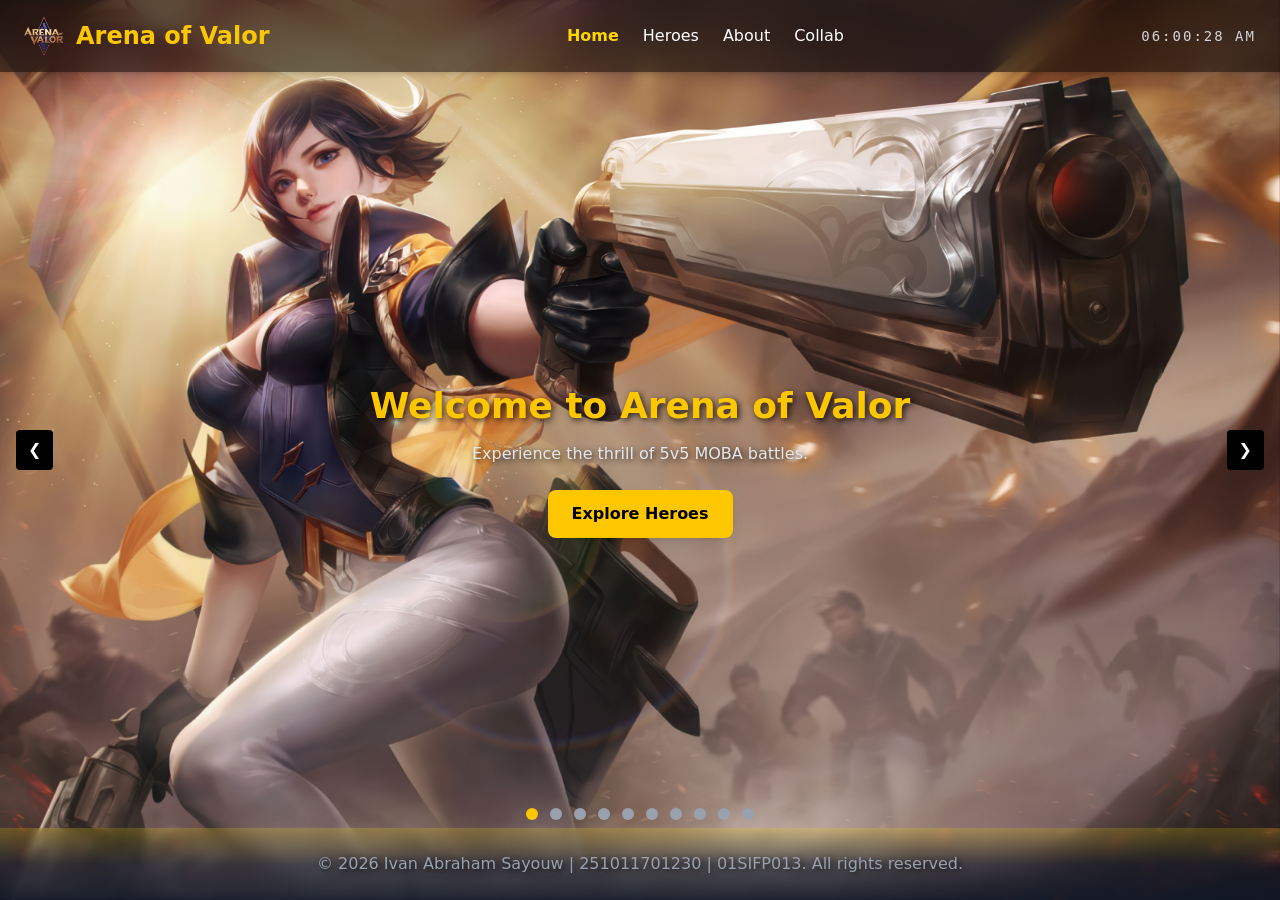
==== index.html @ 9bf327f3 "First TIme" ====
<!DOCTYPE html>
<html lang="en">

<head>
  <meta charset="UTF-8" />
  <meta name="viewport" content="width=device-width, initial-scale=1.0" />
  <title>Arena of Valor - Home</title>
  <link href="css/output.css" rel="stylesheet" />
  <link href="css/style.css" rel="stylesheet" />
</head>

<body class="bg-gray-900 text-white relative overflow-hidden min-h-screen flex flex-col">
  <audio id="bgmPlayer" autoplay></audio>
  <div id="slider" class="fixed inset-0 -z-10">
    <div class="slide absolute inset-0 bg-cover bg-center opacity-0 transition duration-1000"
      style="background-image: url('assets/images/Violet/violet.jpg');"></div>
    <div class="slide absolute inset-0 bg-cover bg-center opacity-0 transition duration-1000"
      style="background-image: url('assets/images/Illumia/illumia.jpg');"></div>
    <div class="slide absolute inset-0 bg-cover bg-center opacity-0 transition duration-1000"
      style="background-image: url('assets/images/Liliana/liliana.jpg');"></div>
    <div class="slide absolute inset-0 bg-cover bg-center opacity-0 transition duration-1000"
      style="background-image: url('assets/images/Grakk/grakk.jpg');"></div>
    <div class="slide absolute inset-0 bg-cover bg-center opacity-0 transition duration-1000"
      style="background-image: url('assets/images/Rouie/rouie.jpg');"></div>
    <div class="slide absolute inset-0 bg-cover bg-center opacity-0 transition duration-1000"
      style="background-image: url('assets/images/Lauriel/lauriel.jpg');"></div>
    <div class="slide absolute inset-0 bg-cover bg-center opacity-0 transition duration-1000"
      style="background-image: url('assets/images/Payna/payna.jpg');"></div>
    <div class="slide absolute inset-0 bg-cover bg-center opacity-0 transition duration-1000"
      style="background-image: url('assets/images/Airi/airi.jpg');"></div>
    <div class="slide absolute inset-0 bg-cover bg-center opacity-0 transition duration-1000"
      style="background-image: url('assets/images/Laville/laville.jpg');"></div>
    <div class="slide absolute inset-0 bg-cover bg-center opacity-0 transition duration-1000"
      style="background-image: url('assets/images/Errol/errol.jpg');"></div>
  </div>
  <nav class="fixed top-0 w-full bg-black/50 backdrop-blur-md text-white z-50 shadow-md">
    <div class="flex justify-between items-center px-6 py-4">
      <div class="flex items-center gap-3">
        <img src="assets/images/logoaov1.png" alt="AOV Logo" class="h-10 w-10 object-contain" />
        <h1 class="text-2xl font-bold text-yellow-400">Arena of Valor</h1>
      </div>
      <ul class="flex gap-6">
        <li><a href="index.html" class="hover:text-yellow-400 active">Home</a></li>
        <li><a href="heroes.html" class="hover:text-yellow-400">Heroes</a></li>
        <li><a href="about.html" class="hover:text-yellow-400">About</a></li>
        <li><a href="collab.html" class="hover:text-yellow-400">Collab</a></li>
      </ul>
      <div id="clock" class="text-sm text-gray-300"></div>
    </div>
  </nav>
  <main class="flex-grow flex items-center justify-center pt-24">
    <section class="text-center">
      <h2 class="text-4xl font-bold text-yellow-400">Welcome to Arena of Valor</h2>
      <p class="mt-4 text-gray-200">Experience the thrill of 5v5 MOBA battles.</p>
      <a href="heroes.html"
        class="inline-block mt-6 px-6 py-3 bg-yellow-400 text-black font-semibold rounded-lg shadow-lg hover:bg-yellow-500 transition transform hover:scale-105">
        Explore Heroes
      </a>
    </section>
  </main>
  <button id="prevBtn"
    class="absolute left-4 top-1/2 transform -translate-y-1/2 bg-black bg-opacity-50 text-white px-3 py-2 rounded hover:bg-opacity-70 z-20">
    ❮
  </button>
  <button id="nextBtn"
    class="absolute right-4 top-1/2 transform -translate-y-1/2 bg-black bg-opacity-50 text-white px-3 py-2 rounded hover:bg-opacity-70 z-20">
    ❯
  </button>
  <div class="absolute bottom-20 w-full flex justify-center gap-3 z-20">
    <span class="dot w-3 h-3 bg-gray-400 rounded-full cursor-pointer"></span>
    <span class="dot w-3 h-3 bg-gray-400 rounded-full cursor-pointer"></span>
    <span class="dot w-3 h-3 bg-gray-400 rounded-full cursor-pointer"></span>
    <span class="dot w-3 h-3 bg-gray-400 rounded-full cursor-pointer"></span>
    <span class="dot w-3 h-3 bg-gray-400 rounded-full cursor-pointer"></span>
    <span class="dot w-3 h-3 bg-gray-400 rounded-full cursor-pointer"></span>
    <span class="dot w-3 h-3 bg-gray-400 rounded-full cursor-pointer"></span>
    <span class="dot w-3 h-3 bg-gray-400 rounded-full cursor-pointer"></span>
    <span class="dot w-3 h-3 bg-gray-400 rounded-full cursor-pointer"></span>
    <span class="dot w-3 h-3 bg-gray-400 rounded-full cursor-pointer"></span>
  </div>
  <footer class="text-center text-gray-400 py-6"
    style="background: linear-gradient(to top, rgba(17,24,39,0.9), rgba(17,24,39,0.6), rgba(255,215,0,0.2)); backdrop-filter: blur(4px);">
    <p>&copy; 2026 Ivan Abraham Sayouw | 251011701230 | 01SIFP013. All rights reserved.</p>
  </footer>
  <script src="js/main.js"></script>
</body>

</html>
---- css/output.css ----
/*! tailwindcss v4.1.18 | MIT License | https://tailwindcss.com */
@layer properties;
@layer theme, base, components, utilities;
@layer theme {
  :root, :host {
    --font-sans: ui-sans-serif, system-ui, sans-serif, "Apple Color Emoji",
      "Segoe UI Emoji", "Segoe UI Symbol", "Noto Color Emoji";
    --font-mono: ui-monospace, SFMono-Regular, Menlo, Monaco, Consolas, "Liberation Mono",
      "Courier New", monospace;
    --color-yellow-300: oklch(90.5% 0.182 98.111);
    --color-yellow-400: oklch(85.2% 0.199 91.936);
    --color-yellow-500: oklch(79.5% 0.184 86.047);
    --color-green-400: oklch(79.2% 0.209 151.711);
    --color-gray-200: oklch(92.8% 0.006 264.531);
    --color-gray-300: oklch(87.2% 0.01 258.338);
    --color-gray-400: oklch(70.7% 0.022 261.325);
    --color-gray-600: oklch(44.6% 0.03 256.802);
    --color-gray-700: oklch(37.3% 0.034 259.733);
    --color-gray-800: oklch(27.8% 0.033 256.848);
    --color-gray-900: oklch(21% 0.034 264.665);
    --color-black: #000;
    --color-white: #fff;
    --spacing: 0.25rem;
    --container-md: 28rem;
    --container-lg: 32rem;
    --container-xl: 36rem;
    --container-2xl: 42rem;
    --container-7xl: 80rem;
    --text-sm: 0.875rem;
    --text-sm--line-height: calc(1.25 / 0.875);
    --text-lg: 1.125rem;
    --text-lg--line-height: calc(1.75 / 1.125);
    --text-xl: 1.25rem;
    --text-xl--line-height: calc(1.75 / 1.25);
    --text-2xl: 1.5rem;
    --text-2xl--line-height: calc(2 / 1.5);
    --text-4xl: 2.25rem;
    --text-4xl--line-height: calc(2.5 / 2.25);
    --text-5xl: 3rem;
    --text-5xl--line-height: 1;
    --text-6xl: 3.75rem;
    --text-6xl--line-height: 1;
    --font-weight-medium: 500;
    --font-weight-semibold: 600;
    --font-weight-bold: 700;
    --font-weight-extrabold: 800;
    --radius-md: 0.375rem;
    --radius-lg: 0.5rem;
    --radius-xl: 0.75rem;
    --radius-2xl: 1rem;
    --drop-shadow-lg: 0 4px 4px rgb(0 0 0 / 0.15);
    --ease-in: cubic-bezier(0.4, 0, 1, 1);
    --ease-out: cubic-bezier(0, 0, 0.2, 1);
    --blur-sm: 8px;
    --blur-md: 12px;
    --blur-lg: 16px;
    --default-transition-duration: 150ms;
    --default-transition-timing-function: cubic-bezier(0.4, 0, 0.2, 1);
    --default-font-family: var(--font-sans);
    --default-mono-font-family: var(--font-mono);
  }
}
@layer base {
  *, ::after, ::before, ::backdrop, ::file-selector-button {
    box-sizing: border-box;
    margin: 0;
    padding: 0;
    border: 0 solid;
  }
  html, :host {
    line-height: 1.5;
    -webkit-text-size-adjust: 100%;
    tab-size: 4;
    font-family: var(--default-font-family, ui-sans-serif, system-ui, sans-serif, "Apple Color Emoji", "Segoe UI Emoji", "Segoe UI Symbol", "Noto Color Emoji");
    font-feature-settings: var(--default-font-feature-settings, normal);
    font-variation-settings: var(--default-font-variation-settings, normal);
    -webkit-tap-highlight-color: transparent;
  }
  hr {
    height: 0;
    color: inherit;
    border-top-width: 1px;
  }
  abbr:where([title]) {
    -webkit-text-decoration: underline dotted;
    text-decoration: underline dotted;
  }
  h1, h2, h3, h4, h5, h6 {
    font-size: inherit;
    font-weight: inherit;
  }
  a {
    color: inherit;
    -webkit-text-decoration: inherit;
    text-decoration: inherit;
  }
  b, strong {
    font-weight: bolder;
  }
  code, kbd, samp, pre {
    font-family: var(--default-mono-font-family, ui-monospace, SFMono-Regular, Menlo, Monaco, Consolas, "Liberation Mono", "Courier New", monospace);
    font-feature-settings: var(--default-mono-font-feature-settings, normal);
    font-variation-settings: var(--default-mono-font-variation-settings, normal);
    font-size: 1em;
  }
  small {
    font-size: 80%;
  }
  sub, sup {
    font-size: 75%;
    line-height: 0;
    position: relative;
    vertical-align: baseline;
  }
  sub {
    bottom: -0.25em;
  }
  sup {
    top: -0.5em;
  }
  table {
    text-indent: 0;
    border-color: inherit;
    border-collapse: collapse;
  }
  :-moz-focusring {
    outline: auto;
  }
  progress {
    vertical-align: baseline;
  }
  summary {
    display: list-item;
  }
  ol, ul, menu {
    list-style: none;
  }
  img, svg, video, canvas, audio, iframe, embed, object {
    display: block;
    vertical-align: middle;
  }
  img, video {
    max-width: 100%;
    height: auto;
  }
  button, input, select, optgroup, textarea, ::file-selector-button {
    font: inherit;
    font-feature-settings: inherit;
    font-variation-settings: inherit;
    letter-spacing: inherit;
    color: inherit;
    border-radius: 0;
    background-color: transparent;
    opacity: 1;
  }
  :where(select:is([multiple], [size])) optgroup {
    font-weight: bolder;
  }
  :where(select:is([multiple], [size])) optgroup option {
    padding-inline-start: 20px;
  }
  ::file-selector-button {
    margin-inline-end: 4px;
  }
  ::placeholder {
    opacity: 1;
  }
  @supports (not (-webkit-appearance: -apple-pay-button))  or (contain-intrinsic-size: 1px) {
    ::placeholder {
      color: currentcolor;
      @supports (color: color-mix(in lab, red, red)) {
        color: color-mix(in oklab, currentcolor 50%, transparent);
      }
    }
  }
  textarea {
    resize: vertical;
  }
  ::-webkit-search-decoration {
    -webkit-appearance: none;
  }
  ::-webkit-date-and-time-value {
    min-height: 1lh;
    text-align: inherit;
  }
  ::-webkit-datetime-edit {
    display: inline-flex;
  }
  ::-webkit-datetime-edit-fields-wrapper {
    padding: 0;
  }
  ::-webkit-datetime-edit, ::-webkit-datetime-edit-year-field, ::-webkit-datetime-edit-month-field, ::-webkit-datetime-edit-day-field, ::-webkit-datetime-edit-hour-field, ::-webkit-datetime-edit-minute-field, ::-webkit-datetime-edit-second-field, ::-webkit-datetime-edit-millisecond-field, ::-webkit-datetime-edit-meridiem-field {
    padding-block: 0;
  }
  ::-webkit-calendar-picker-indicator {
    line-height: 1;
  }
  :-moz-ui-invalid {
    box-shadow: none;
  }
  button, input:where([type="button"], [type="reset"], [type="submit"]), ::file-selector-button {
    appearance: button;
  }
  ::-webkit-inner-spin-button, ::-webkit-outer-spin-button {
    height: auto;
  }
  [hidden]:where(:not([hidden="until-found"])) {
    display: none !important;
  }
}
@layer utilities {
  .visible {
    visibility: visible;
  }
  .absolute {
    position: absolute;
  }
  .fixed {
    position: fixed;
  }
  .relative {
    position: relative;
  }
  .inset-0 {
    inset: calc(var(--spacing) * 0);
  }
  .top-0 {
    top: calc(var(--spacing) * 0);
  }
  .top-1 {
    top: calc(var(--spacing) * 1);
  }
  .top-1\/2 {
    top: calc(1/2 * 100%);
  }
  .top-4 {
    top: calc(var(--spacing) * 4);
  }
  .right-4 {
    right: calc(var(--spacing) * 4);
  }
  .bottom-4 {
    bottom: calc(var(--spacing) * 4);
  }
  .bottom-6 {
    bottom: calc(var(--spacing) * 6);
  }
  .bottom-20 {
    bottom: calc(var(--spacing) * 20);
  }
  .left-4 {
    left: calc(var(--spacing) * 4);
  }
  .-z-10 {
    z-index: calc(10 * -1);
  }
  .z-0 {
    z-index: 0;
  }
  .z-10 {
    z-index: 10;
  }
  .z-20 {
    z-index: 20;
  }
  .z-50 {
    z-index: 50;
  }
  .container {
    width: 100%;
    @media (width >= 40rem) {
      max-width: 40rem;
    }
    @media (width >= 48rem) {
      max-width: 48rem;
    }
    @media (width >= 64rem) {
      max-width: 64rem;
    }
    @media (width >= 80rem) {
      max-width: 80rem;
    }
    @media (width >= 96rem) {
      max-width: 96rem;
    }
  }
  .mx-auto {
    margin-inline: auto;
  }
  .mt-2 {
    margin-top: calc(var(--spacing) * 2);
  }
  .mt-3 {
    margin-top: calc(var(--spacing) * 3);
  }
  .mt-4 {
    margin-top: calc(var(--spacing) * 4);
  }
  .mt-6 {
    margin-top: calc(var(--spacing) * 6);
  }
  .mt-8 {
    margin-top: calc(var(--spacing) * 8);
  }
  .mt-10 {
    margin-top: calc(var(--spacing) * 10);
  }
  .mt-20 {
    margin-top: calc(var(--spacing) * 20);
  }
  .mt-24 {
    margin-top: calc(var(--spacing) * 24);
  }
  .mb-2 {
    margin-bottom: calc(var(--spacing) * 2);
  }
  .mb-3 {
    margin-bottom: calc(var(--spacing) * 3);
  }
  .mb-4 {
    margin-bottom: calc(var(--spacing) * 4);
  }
  .mb-6 {
    margin-bottom: calc(var(--spacing) * 6);
  }
  .mb-8 {
    margin-bottom: calc(var(--spacing) * 8);
  }
  .mb-10 {
    margin-bottom: calc(var(--spacing) * 10);
  }
  .block {
    display: block;
  }
  .flex {
    display: flex;
  }
  .grid {
    display: grid;
  }
  .hidden {
    display: none;
  }
  .inline-block {
    display: inline-block;
  }
  .table {
    display: table;
  }
  .h-3 {
    height: calc(var(--spacing) * 3);
  }
  .h-10 {
    height: calc(var(--spacing) * 10);
  }
  .h-20 {
    height: calc(var(--spacing) * 20);
  }
  .h-40 {
    height: calc(var(--spacing) * 40);
  }
  .h-48 {
    height: calc(var(--spacing) * 48);
  }
  .h-64 {
    height: calc(var(--spacing) * 64);
  }
  .h-full {
    height: 100%;
  }
  .h-screen {
    height: 100vh;
  }
  .min-h-screen {
    min-height: 100vh;
  }
  .w-3 {
    width: calc(var(--spacing) * 3);
  }
  .w-10 {
    width: calc(var(--spacing) * 10);
  }
  .w-11 {
    width: calc(var(--spacing) * 11);
  }
  .w-11\/12 {
    width: calc(11/12 * 100%);
  }
  .w-20 {
    width: calc(var(--spacing) * 20);
  }
  .w-full {
    width: 100%;
  }
  .max-w-2xl {
    max-width: var(--container-2xl);
  }
  .max-w-7xl {
    max-width: var(--container-7xl);
  }
  .max-w-lg {
    max-width: var(--container-lg);
  }
  .max-w-md {
    max-width: var(--container-md);
  }
  .max-w-xl {
    max-width: var(--container-xl);
  }
  .flex-shrink {
    flex-shrink: 1;
  }
  .shrink {
    flex-shrink: 1;
  }
  .flex-grow {
    flex-grow: 1;
  }
  .border-collapse {
    border-collapse: collapse;
  }
  .-translate-y-1 {
    --tw-translate-y: calc(var(--spacing) * -1);
    translate: var(--tw-translate-x) var(--tw-translate-y);
  }
  .-translate-y-1\/2 {
    --tw-translate-y: calc(calc(1/2 * 100%) * -1);
    translate: var(--tw-translate-x) var(--tw-translate-y);
  }
  .transform {
    transform: var(--tw-rotate-x,) var(--tw-rotate-y,) var(--tw-rotate-z,) var(--tw-skew-x,) var(--tw-skew-y,);
  }
  .cursor-pointer {
    cursor: pointer;
  }
  .resize {
    resize: both;
  }
  .grid-cols-1 {
    grid-template-columns: repeat(1, minmax(0, 1fr));
  }
  .grid-cols-2 {
    grid-template-columns: repeat(2, minmax(0, 1fr));
  }
  .grid-cols-4 {
    grid-template-columns: repeat(4, minmax(0, 1fr));
  }
  .flex-col {
    flex-direction: column;
  }
  .items-center {
    align-items: center;
  }
  .justify-between {
    justify-content: space-between;
  }
  .justify-center {
    justify-content: center;
  }
  .gap-2 {
    gap: calc(var(--spacing) * 2);
  }
  .gap-3 {
    gap: calc(var(--spacing) * 3);
  }
  .gap-4 {
    gap: calc(var(--spacing) * 4);
  }
  .gap-6 {
    gap: calc(var(--spacing) * 6);
  }
  .gap-8 {
    gap: calc(var(--spacing) * 8);
  }
  .overflow-hidden {
    overflow: hidden;
  }
  .overflow-x-hidden {
    overflow-x: hidden;
  }
  .rounded {
    border-radius: 0.25rem;
  }
  .rounded-2xl {
    border-radius: var(--radius-2xl);
  }
  .rounded-full {
    border-radius: calc(infinity * 1px);
  }
  .rounded-lg {
    border-radius: var(--radius-lg);
  }
  .rounded-md {
    border-radius: var(--radius-md);
  }
  .rounded-xl {
    border-radius: var(--radius-xl);
  }
  .border {
    border-style: var(--tw-border-style);
    border-width: 1px;
  }
  .border-2 {
    border-style: var(--tw-border-style);
    border-width: 2px;
  }
  .border-transparent {
    border-color: transparent;
  }
  .border-white {
    border-color: var(--color-white);
  }
  .border-white\/20 {
    border-color: color-mix(in srgb, #fff 20%, transparent);
    @supports (color: color-mix(in lab, red, red)) {
      border-color: color-mix(in oklab, var(--color-white) 20%, transparent);
    }
  }
  .border-yellow-400 {
    border-color: var(--color-yellow-400);
  }
  .border-yellow-400\/30 {
    border-color: color-mix(in srgb, oklch(85.2% 0.199 91.936) 30%, transparent);
    @supports (color: color-mix(in lab, red, red)) {
      border-color: color-mix(in oklab, var(--color-yellow-400) 30%, transparent);
    }
  }
  .bg-black {
    background-color: var(--color-black);
  }
  .bg-black\/5 {
    background-color: color-mix(in srgb, #000 5%, transparent);
    @supports (color: color-mix(in lab, red, red)) {
      background-color: color-mix(in oklab, var(--color-black) 5%, transparent);
    }
  }
  .bg-black\/20 {
    background-color: color-mix(in srgb, #000 20%, transparent);
    @supports (color: color-mix(in lab, red, red)) {
      background-color: color-mix(in oklab, var(--color-black) 20%, transparent);
    }
  }
  .bg-black\/30 {
    background-color: color-mix(in srgb, #000 30%, transparent);
    @supports (color: color-mix(in lab, red, red)) {
      background-color: color-mix(in oklab, var(--color-black) 30%, transparent);
    }
  }
  .bg-black\/50 {
    background-color: color-mix(in srgb, #000 50%, transparent);
    @supports (color: color-mix(in lab, red, red)) {
      background-color: color-mix(in oklab, var(--color-black) 50%, transparent);
    }
  }
  .bg-black\/60 {
    background-color: color-mix(in srgb, #000 60%, transparent);
    @supports (color: color-mix(in lab, red, red)) {
      background-color: color-mix(in oklab, var(--color-black) 60%, transparent);
    }
  }
  .bg-black\/70 {
    background-color: color-mix(in srgb, #000 70%, transparent);
    @supports (color: color-mix(in lab, red, red)) {
      background-color: color-mix(in oklab, var(--color-black) 70%, transparent);
    }
  }
  .bg-black\/210 {
    background-color: color-mix(in srgb, #000 210%, transparent);
    @supports (color: color-mix(in lab, red, red)) {
      background-color: color-mix(in oklab, var(--color-black) 210%, transparent);
    }
  }
  .bg-gray-400 {
    background-color: var(--color-gray-400);
  }
  .bg-gray-700 {
    background-color: var(--color-gray-700);
  }
  .bg-gray-800 {
    background-color: var(--color-gray-800);
  }
  .bg-gray-900 {
    background-color: var(--color-gray-900);
  }
  .bg-gray-900\/80 {
    background-color: color-mix(in srgb, oklch(21% 0.034 264.665) 80%, transparent);
    @supports (color: color-mix(in lab, red, red)) {
      background-color: color-mix(in oklab, var(--color-gray-900) 80%, transparent);
    }
  }
  .bg-transparent {
    background-color: transparent;
  }
  .bg-white {
    background-color: var(--color-white);
  }
  .bg-white\/10 {
    background-color: color-mix(in srgb, #fff 10%, transparent);
    @supports (color: color-mix(in lab, red, red)) {
      background-color: color-mix(in oklab, var(--color-white) 10%, transparent);
    }
  }
  .bg-yellow-400 {
    background-color: var(--color-yellow-400);
  }
  .bg-linear-to-b {
    --tw-gradient-position: to bottom;
    @supports (background-image: linear-gradient(in lab, red, red)) {
      --tw-gradient-position: to bottom in oklab;
    }
    background-image: linear-gradient(var(--tw-gradient-stops));
  }
  .bg-gradient-to-b {
    --tw-gradient-position: to bottom in oklab;
    background-image: linear-gradient(var(--tw-gradient-stops));
  }
  .from-black {
    --tw-gradient-from: var(--color-black);
    --tw-gradient-stops: var(--tw-gradient-via-stops, var(--tw-gradient-position), var(--tw-gradient-from) var(--tw-gradient-from-position), var(--tw-gradient-to) var(--tw-gradient-to-position));
  }
  .from-black\/40 {
    --tw-gradient-from: color-mix(in srgb, #000 40%, transparent);
    @supports (color: color-mix(in lab, red, red)) {
      --tw-gradient-from: color-mix(in oklab, var(--color-black) 40%, transparent);
    }
    --tw-gradient-stops: var(--tw-gradient-via-stops, var(--tw-gradient-position), var(--tw-gradient-from) var(--tw-gradient-from-position), var(--tw-gradient-to) var(--tw-gradient-to-position));
  }
  .from-gray-900 {
    --tw-gradient-from: var(--color-gray-900);
    --tw-gradient-stops: var(--tw-gradient-via-stops, var(--tw-gradient-position), var(--tw-gradient-from) var(--tw-gradient-from-position), var(--tw-gradient-to) var(--tw-gradient-to-position));
  }
  .from-gray-900\/90 {
    --tw-gradient-from: color-mix(in srgb, oklch(21% 0.034 264.665) 90%, transparent);
    @supports (color: color-mix(in lab, red, red)) {
      --tw-gradient-from: color-mix(in oklab, var(--color-gray-900) 90%, transparent);
    }
    --tw-gradient-stops: var(--tw-gradient-via-stops, var(--tw-gradient-position), var(--tw-gradient-from) var(--tw-gradient-from-position), var(--tw-gradient-to) var(--tw-gradient-to-position));
  }
  .to-black {
    --tw-gradient-to: var(--color-black);
    --tw-gradient-stops: var(--tw-gradient-via-stops, var(--tw-gradient-position), var(--tw-gradient-from) var(--tw-gradient-from-position), var(--tw-gradient-to) var(--tw-gradient-to-position));
  }
  .to-black\/80 {
    --tw-gradient-to: color-mix(in srgb, #000 80%, transparent);
    @supports (color: color-mix(in lab, red, red)) {
      --tw-gradient-to: color-mix(in oklab, var(--color-black) 80%, transparent);
    }
    --tw-gradient-stops: var(--tw-gradient-via-stops, var(--tw-gradient-position), var(--tw-gradient-from) var(--tw-gradient-from-position), var(--tw-gradient-to) var(--tw-gradient-to-position));
  }
  .to-gray-800 {
    --tw-gradient-to: var(--color-gray-800);
    --tw-gradient-stops: var(--tw-gradient-via-stops, var(--tw-gradient-position), var(--tw-gradient-from) var(--tw-gradient-from-position), var(--tw-gradient-to) var(--tw-gradient-to-position));
  }
  .to-gray-800\/80 {
    --tw-gradient-to: color-mix(in srgb, oklch(27.8% 0.033 256.848) 80%, transparent);
    @supports (color: color-mix(in lab, red, red)) {
      --tw-gradient-to: color-mix(in oklab, var(--color-gray-800) 80%, transparent);
    }
    --tw-gradient-stops: var(--tw-gradient-via-stops, var(--tw-gradient-position), var(--tw-gradient-from) var(--tw-gradient-from-position), var(--tw-gradient-to) var(--tw-gradient-to-position));
  }
  .bg-cover {
    background-size: cover;
  }
  .bg-center {
    background-position: center;
  }
  .object-contain {
    object-fit: contain;
  }
  .object-cover {
    object-fit: cover;
  }
  .p-2 {
    padding: calc(var(--spacing) * 2);
  }
  .p-4 {
    padding: calc(var(--spacing) * 4);
  }
  .p-6 {
    padding: calc(var(--spacing) * 6);
  }
  .p-10 {
    padding: calc(var(--spacing) * 10);
  }
  .px-2 {
    padding-inline: calc(var(--spacing) * 2);
  }
  .px-3 {
    padding-inline: calc(var(--spacing) * 3);
  }
  .px-4 {
    padding-inline: calc(var(--spacing) * 4);
  }
  .px-6 {
    padding-inline: calc(var(--spacing) * 6);
  }
  .py-1 {
    padding-block: calc(var(--spacing) * 1);
  }
  .py-2 {
    padding-block: calc(var(--spacing) * 2);
  }
  .py-3 {
    padding-block: calc(var(--spacing) * 3);
  }
  .py-4 {
    padding-block: calc(var(--spacing) * 4);
  }
  .py-6 {
    padding-block: calc(var(--spacing) * 6);
  }
  .pt-18 {
    padding-top: calc(var(--spacing) * 18);
  }
  .pt-20 {
    padding-top: calc(var(--spacing) * 20);
  }
  .pt-24 {
    padding-top: calc(var(--spacing) * 24);
  }
  .text-center {
    text-align: center;
  }
  .text-left {
    text-align: left;
  }
  .font-sans {
    font-family: var(--font-sans);
  }
  .text-2xl {
    font-size: var(--text-2xl);
    line-height: var(--tw-leading, var(--text-2xl--line-height));
  }
  .text-4xl {
    font-size: var(--text-4xl);
    line-height: var(--tw-leading, var(--text-4xl--line-height));
  }
  .text-5xl {
    font-size: var(--text-5xl);
    line-height: var(--tw-leading, var(--text-5xl--line-height));
  }
  .text-lg {
    font-size: var(--text-lg);
    line-height: var(--tw-leading, var(--text-lg--line-height));
  }
  .text-sm {
    font-size: var(--text-sm);
    line-height: var(--tw-leading, var(--text-sm--line-height));
  }
  .text-xl {
    font-size: var(--text-xl);
    line-height: var(--tw-leading, var(--text-xl--line-height));
  }
  .font-bold {
    --tw-font-weight: var(--font-weight-bold);
    font-weight: var(--font-weight-bold);
  }
  .font-extrabold {
    --tw-font-weight: var(--font-weight-extrabold);
    font-weight: var(--font-weight-extrabold);
  }
  .font-medium {
    --tw-font-weight: var(--font-weight-medium);
    font-weight: var(--font-weight-medium);
  }
  .font-semibold {
    --tw-font-weight: var(--font-weight-semibold);
    font-weight: var(--font-weight-semibold);
  }
  .text-black {
    color: var(--color-black);
  }
  .text-gray-200 {
    color: var(--color-gray-200);
  }
  .text-gray-300 {
    color: var(--color-gray-300);
  }
  .text-gray-400 {
    color: var(--color-gray-400);
  }
  .text-green-400 {
    color: var(--color-green-400);
  }
  .text-white {
    color: var(--color-white);
  }
  .text-yellow-300 {
    color: var(--color-yellow-300);
  }
  .text-yellow-400 {
    color: var(--color-yellow-400);
  }
  .underline {
    text-decoration-line: underline;
  }
  .opacity-0 {
    opacity: 0%;
  }
  .shadow {
    --tw-shadow: 0 1px 3px 0 var(--tw-shadow-color, rgb(0 0 0 / 0.1)), 0 1px 2px -1px var(--tw-shadow-color, rgb(0 0 0 / 0.1));
    box-shadow: var(--tw-inset-shadow), var(--tw-inset-ring-shadow), var(--tw-ring-offset-shadow), var(--tw-ring-shadow), var(--tw-shadow);
  }
  .shadow-2xl {
    --tw-shadow: 0 25px 50px -12px var(--tw-shadow-color, rgb(0 0 0 / 0.25));
    box-shadow: var(--tw-inset-shadow), var(--tw-inset-ring-shadow), var(--tw-ring-offset-shadow), var(--tw-ring-shadow), var(--tw-shadow);
  }
  .shadow-lg {
    --tw-shadow: 0 10px 15px -3px var(--tw-shadow-color, rgb(0 0 0 / 0.1)), 0 4px 6px -4px var(--tw-shadow-color, rgb(0 0 0 / 0.1));
    box-shadow: var(--tw-inset-shadow), var(--tw-inset-ring-shadow), var(--tw-ring-offset-shadow), var(--tw-ring-shadow), var(--tw-shadow);
  }
  .shadow-md {
    --tw-shadow: 0 4px 6px -1px var(--tw-shadow-color, rgb(0 0 0 / 0.1)), 0 2px 4px -2px var(--tw-shadow-color, rgb(0 0 0 / 0.1));
    box-shadow: var(--tw-inset-shadow), var(--tw-inset-ring-shadow), var(--tw-ring-offset-shadow), var(--tw-ring-shadow), var(--tw-shadow);
  }
  .outline {
    outline-style: var(--tw-outline-style);
    outline-width: 1px;
  }
  .drop-shadow-lg {
    --tw-drop-shadow-size: drop-shadow(0 4px 4px var(--tw-drop-shadow-color, rgb(0 0 0 / 0.15)));
    --tw-drop-shadow: drop-shadow(var(--drop-shadow-lg));
    filter: var(--tw-blur,) var(--tw-brightness,) var(--tw-contrast,) var(--tw-grayscale,) var(--tw-hue-rotate,) var(--tw-invert,) var(--tw-saturate,) var(--tw-sepia,) var(--tw-drop-shadow,);
  }
  .invert {
    --tw-invert: invert(100%);
    filter: var(--tw-blur,) var(--tw-brightness,) var(--tw-contrast,) var(--tw-grayscale,) var(--tw-hue-rotate,) var(--tw-invert,) var(--tw-saturate,) var(--tw-sepia,) var(--tw-drop-shadow,);
  }
  .filter {
    filter: var(--tw-blur,) var(--tw-brightness,) var(--tw-contrast,) var(--tw-grayscale,) var(--tw-hue-rotate,) var(--tw-invert,) var(--tw-saturate,) var(--tw-sepia,) var(--tw-drop-shadow,);
  }
  .backdrop-blur-lg {
    --tw-backdrop-blur: blur(var(--blur-lg));
    -webkit-backdrop-filter: var(--tw-backdrop-blur,) var(--tw-backdrop-brightness,) var(--tw-backdrop-contrast,) var(--tw-backdrop-grayscale,) var(--tw-backdrop-hue-rotate,) var(--tw-backdrop-invert,) var(--tw-backdrop-opacity,) var(--tw-backdrop-saturate,) var(--tw-backdrop-sepia,);
    backdrop-filter: var(--tw-backdrop-blur,) var(--tw-backdrop-brightness,) var(--tw-backdrop-contrast,) var(--tw-backdrop-grayscale,) var(--tw-backdrop-hue-rotate,) var(--tw-backdrop-invert,) var(--tw-backdrop-opacity,) var(--tw-backdrop-saturate,) var(--tw-backdrop-sepia,);
  }
  .backdrop-blur-md {
    --tw-backdrop-blur: blur(var(--blur-md));
    -webkit-backdrop-filter: var(--tw-backdrop-blur,) var(--tw-backdrop-brightness,) var(--tw-backdrop-contrast,) var(--tw-backdrop-grayscale,) var(--tw-backdrop-hue-rotate,) var(--tw-backdrop-invert,) var(--tw-backdrop-opacity,) var(--tw-backdrop-saturate,) var(--tw-backdrop-sepia,);
    backdrop-filter: var(--tw-backdrop-blur,) var(--tw-backdrop-brightness,) var(--tw-backdrop-contrast,) var(--tw-backdrop-grayscale,) var(--tw-backdrop-hue-rotate,) var(--tw-backdrop-invert,) var(--tw-backdrop-opacity,) var(--tw-backdrop-saturate,) var(--tw-backdrop-sepia,);
  }
  .backdrop-blur-sm {
    --tw-backdrop-blur: blur(var(--blur-sm));
    -webkit-backdrop-filter: var(--tw-backdrop-blur,) var(--tw-backdrop-brightness,) var(--tw-backdrop-contrast,) var(--tw-backdrop-grayscale,) var(--tw-backdrop-hue-rotate,) var(--tw-backdrop-invert,) var(--tw-backdrop-opacity,) var(--tw-backdrop-saturate,) var(--tw-backdrop-sepia,);
    backdrop-filter: var(--tw-backdrop-blur,) var(--tw-backdrop-brightness,) var(--tw-backdrop-contrast,) var(--tw-backdrop-grayscale,) var(--tw-backdrop-hue-rotate,) var(--tw-backdrop-invert,) var(--tw-backdrop-opacity,) var(--tw-backdrop-saturate,) var(--tw-backdrop-sepia,);
  }
  .backdrop-filter {
    -webkit-backdrop-filter: var(--tw-backdrop-blur,) var(--tw-backdrop-brightness,) var(--tw-backdrop-contrast,) var(--tw-backdrop-grayscale,) var(--tw-backdrop-hue-rotate,) var(--tw-backdrop-invert,) var(--tw-backdrop-opacity,) var(--tw-backdrop-saturate,) var(--tw-backdrop-sepia,);
    backdrop-filter: var(--tw-backdrop-blur,) var(--tw-backdrop-brightness,) var(--tw-backdrop-contrast,) var(--tw-backdrop-grayscale,) var(--tw-backdrop-hue-rotate,) var(--tw-backdrop-invert,) var(--tw-backdrop-opacity,) var(--tw-backdrop-saturate,) var(--tw-backdrop-sepia,);
  }
  .transition {
    transition-property: color, background-color, border-color, outline-color, text-decoration-color, fill, stroke, --tw-gradient-from, --tw-gradient-via, --tw-gradient-to, opacity, box-shadow, transform, translate, scale, rotate, filter, -webkit-backdrop-filter, backdrop-filter, display, content-visibility, overlay, pointer-events;
    transition-timing-function: var(--tw-ease, var(--default-transition-timing-function));
    transition-duration: var(--tw-duration, var(--default-transition-duration));
  }
  .delay-200 {
    transition-delay: 200ms;
  }
  .delay-500 {
    transition-delay: 500ms;
  }
  .duration-500 {
    --tw-duration: 500ms;
    transition-duration: 500ms;
  }
  .duration-1000 {
    --tw-duration: 1000ms;
    transition-duration: 1000ms;
  }
  .ease-in {
    --tw-ease: var(--ease-in);
    transition-timing-function: var(--ease-in);
  }
  .ease-out {
    --tw-ease: var(--ease-out);
    transition-timing-function: var(--ease-out);
  }
  .will-change-transform {
    will-change: transform;
  }
  .hover\:scale-105 {
    &:hover {
      @media (hover: hover) {
        --tw-scale-x: 105%;
        --tw-scale-y: 105%;
        --tw-scale-z: 105%;
        scale: var(--tw-scale-x) var(--tw-scale-y);
      }
    }
  }
  .hover\:scale-125 {
    &:hover {
      @media (hover: hover) {
        --tw-scale-x: 125%;
        --tw-scale-y: 125%;
        --tw-scale-z: 125%;
        scale: var(--tw-scale-x) var(--tw-scale-y);
      }
    }
  }
  .hover\:rotate-90 {
    &:hover {
      @media (hover: hover) {
        rotate: 90deg;
      }
    }
  }
  .hover\:border-yellow-400 {
    &:hover {
      @media (hover: hover) {
        border-color: var(--color-yellow-400);
      }
    }
  }
  .hover\:bg-black\/80 {
    &:hover {
      @media (hover: hover) {
        background-color: color-mix(in srgb, #000 80%, transparent);
        @supports (color: color-mix(in lab, red, red)) {
          background-color: color-mix(in oklab, var(--color-black) 80%, transparent);
        }
      }
    }
  }
  .hover\:bg-gray-600 {
    &:hover {
      @media (hover: hover) {
        background-color: var(--color-gray-600);
      }
    }
  }
  .hover\:bg-yellow-300 {
    &:hover {
      @media (hover: hover) {
        background-color: var(--color-yellow-300);
      }
    }
  }
  .hover\:bg-yellow-500 {
    &:hover {
      @media (hover: hover) {
        background-color: var(--color-yellow-500);
      }
    }
  }
  .hover\:text-yellow-400 {
    &:hover {
      @media (hover: hover) {
        color: var(--color-yellow-400);
      }
    }
  }
  .hover\:shadow-yellow-400\/50 {
    &:hover {
      @media (hover: hover) {
        --tw-shadow-color: color-mix(in srgb, oklch(85.2% 0.199 91.936) 50%, transparent);
        @supports (color: color-mix(in lab, red, red)) {
          --tw-shadow-color: color-mix(in oklab, color-mix(in oklab, var(--color-yellow-400) 50%, transparent) var(--tw-shadow-alpha), transparent);
        }
      }
    }
  }
  .md\:flex {
    @media (width >= 48rem) {
      display: flex;
    }
  }
  .md\:hidden {
    @media (width >= 48rem) {
      display: none;
    }
  }
  .md\:grid-cols-2 {
    @media (width >= 48rem) {
      grid-template-columns: repeat(2, minmax(0, 1fr));
    }
  }
  .md\:grid-cols-4 {
    @media (width >= 48rem) {
      grid-template-columns: repeat(4, minmax(0, 1fr));
    }
  }
  .md\:text-6xl {
    @media (width >= 48rem) {
      font-size: var(--text-6xl);
      line-height: var(--tw-leading, var(--text-6xl--line-height));
    }
  }
  .lg\:grid-cols-4 {
    @media (width >= 64rem) {
      grid-template-columns: repeat(4, minmax(0, 1fr));
    }
  }
}
@property --tw-translate-x {
  syntax: "*";
  inherits: false;
  initial-value: 0;
}
@property --tw-translate-y {
  syntax: "*";
  inherits: false;
  initial-value: 0;
}
@property --tw-translate-z {
  syntax: "*";
  inherits: false;
  initial-value: 0;
}
@property --tw-rotate-x {
  syntax: "*";
  inherits: false;
}
@property --tw-rotate-y {
  syntax: "*";
  inherits: false;
}
@property --tw-rotate-z {
  syntax: "*";
  inherits: false;
}
@property --tw-skew-x {
  syntax: "*";
  inherits: false;
}
@property --tw-skew-y {
  syntax: "*";
  inherits: false;
}
@property --tw-border-style {
  syntax: "*";
  inherits: false;
  initial-value: solid;
}
@property --tw-gradient-position {
  syntax: "*";
  inherits: false;
}
@property --tw-gradient-from {
  syntax: "<color>";
  inherits: false;
  initial-value: #0000;
}
@property --tw-gradient-via {
  syntax: "<color>";
  inherits: false;
  initial-value: #0000;
}
@property --tw-gradient-to {
  syntax: "<color>";
  inherits: false;
  initial-value: #0000;
}
@property --tw-gradient-stops {
  syntax: "*";
  inherits: false;
}
@property --tw-gradient-via-stops {
  syntax: "*";
  inherits: false;
}
@property --tw-gradient-from-position {
  syntax: "<length-percentage>";
  inherits: false;
  initial-value: 0%;
}
@property --tw-gradient-via-position {
  syntax: "<length-percentage>";
  inherits: false;
  initial-value: 50%;
}
@property --tw-gradient-to-position {
  syntax: "<length-percentage>";
  inherits: false;
  initial-value: 100%;
}
@property --tw-font-weight {
  syntax: "*";
  inherits: false;
}
@property --tw-shadow {
  syntax: "*";
  inherits: false;
  initial-value: 0 0 #0000;
}
@property --tw-shadow-color {
  syntax: "*";
  inherits: false;
}
@property --tw-shadow-alpha {
  syntax: "<percentage>";
  inherits: false;
  initial-value: 100%;
}
@property --tw-inset-shadow {
  syntax: "*";
  inherits: false;
  initial-value: 0 0 #0000;
}
@property --tw-inset-shadow-color {
  syntax: "*";
  inherits: false;
}
@property --tw-inset-shadow-alpha {
  syntax: "<percentage>";
  inherits: false;
  initial-value: 100%;
}
@property --tw-ring-color {
  syntax: "*";
  inherits: false;
}
@property --tw-ring-shadow {
  syntax: "*";
  inherits: false;
  initial-value: 0 0 #0000;
}
@property --tw-inset-ring-color {
  syntax: "*";
  inherits: false;
}
@property --tw-inset-ring-shadow {
  syntax: "*";
  inherits: false;
  initial-value: 0 0 #0000;
}
@property --tw-ring-inset {
  syntax: "*";
  inherits: false;
}
@property --tw-ring-offset-width {
  syntax: "<length>";
  inherits: false;
  initial-value: 0px;
}
@property --tw-ring-offset-color {
  syntax: "*";
  inherits: false;
  initial-value: #fff;
}
@property --tw-ring-offset-shadow {
  syntax: "*";
  inherits: false;
  initial-value: 0 0 #0000;
}
@property --tw-outline-style {
  syntax: "*";
  inherits: false;
  initial-value: solid;
}
@property --tw-blur {
  syntax: "*";
  inherits: false;
}
@property --tw-brightness {
  syntax: "*";
  inherits: false;
}
@property --tw-contrast {
  syntax: "*";
  inherits: false;
}
@property --tw-grayscale {
  syntax: "*";
  inherits: false;
}
@property --tw-hue-rotate {
  syntax: "*";
  inherits: false;
}
@property --tw-invert {
  syntax: "*";
  inherits: false;
}
@property --tw-opacity {
  syntax: "*";
  inherits: false;
}
@property --tw-saturate {
  syntax: "*";
  inherits: false;
}
@property --tw-sepia {
  syntax: "*";
  inherits: false;
}
@property --tw-drop-shadow {
  syntax: "*";
  inherits: false;
}
@property --tw-drop-shadow-color {
  syntax: "*";
  inherits: false;
}
@property --tw-drop-shadow-alpha {
  syntax: "<percentage>";
  inherits: false;
  initial-value: 100%;
}
@property --tw-drop-shadow-size {
  syntax: "*";
  inherits: false;
}
@property --tw-backdrop-blur {
  syntax: "*";
  inherits: false;
}
@property --tw-backdrop-brightness {
  syntax: "*";
  inherits: false;
}
@property --tw-backdrop-contrast {
  syntax: "*";
  inherits: false;
}
@property --tw-backdrop-grayscale {
  syntax: "*";
  inherits: false;
}
@property --tw-backdrop-hue-rotate {
  syntax: "*";
  inherits: false;
}
@property --tw-backdrop-invert {
  syntax: "*";
  inherits: false;
}
@property --tw-backdrop-opacity {
  syntax: "*";
  inherits: false;
}
@property --tw-backdrop-saturate {
  syntax: "*";
  inherits: false;
}
@property --tw-backdrop-sepia {
  syntax: "*";
  inherits: false;
}
@property --tw-duration {
  syntax: "*";
  inherits: false;
}
@property --tw-ease {
  syntax: "*";
  inherits: false;
}
@property --tw-scale-x {
  syntax: "*";
  inherits: false;
  initial-value: 1;
}
@property --tw-scale-y {
  syntax: "*";
  inherits: false;
  initial-value: 1;
}
@property --tw-scale-z {
  syntax: "*";
  inherits: false;
  initial-value: 1;
}
@layer properties {
  @supports ((-webkit-hyphens: none) and (not (margin-trim: inline))) or ((-moz-orient: inline) and (not (color:rgb(from red r g b)))) {
    *, ::before, ::after, ::backdrop {
      --tw-translate-x: 0;
      --tw-translate-y: 0;
      --tw-translate-z: 0;
      --tw-rotate-x: initial;
      --tw-rotate-y: initial;
      --tw-rotate-z: initial;
      --tw-skew-x: initial;
      --tw-skew-y: initial;
      --tw-border-style: solid;
      --tw-gradient-position: initial;
      --tw-gradient-from: #0000;
      --tw-gradient-via: #0000;
      --tw-gradient-to: #0000;
      --tw-gradient-stops: initial;
      --tw-gradient-via-stops: initial;
      --tw-gradient-from-position: 0%;
      --tw-gradient-via-position: 50%;
      --tw-gradient-to-position: 100%;
      --tw-font-weight: initial;
      --tw-shadow: 0 0 #0000;
      --tw-shadow-color: initial;
      --tw-shadow-alpha: 100%;
      --tw-inset-shadow: 0 0 #0000;
      --tw-inset-shadow-color: initial;
      --tw-inset-shadow-alpha: 100%;
      --tw-ring-color: initial;
      --tw-ring-shadow: 0 0 #0000;
      --tw-inset-ring-color: initial;
      --tw-inset-ring-shadow: 0 0 #0000;
      --tw-ring-inset: initial;
      --tw-ring-offset-width: 0px;
      --tw-ring-offset-color: #fff;
      --tw-ring-offset-shadow: 0 0 #0000;
      --tw-outline-style: solid;
      --tw-blur: initial;
      --tw-brightness: initial;
      --tw-contrast: initial;
      --tw-grayscale: initial;
      --tw-hue-rotate: initial;
      --tw-invert: initial;
      --tw-opacity: initial;
      --tw-saturate: initial;
      --tw-sepia: initial;
      --tw-drop-shadow: initial;
      --tw-drop-shadow-color: initial;
      --tw-drop-shadow-alpha: 100%;
      --tw-drop-shadow-size: initial;
      --tw-backdrop-blur: initial;
      --tw-backdrop-brightness: initial;
      --tw-backdrop-contrast: initial;
      --tw-backdrop-grayscale: initial;
      --tw-backdrop-hue-rotate: initial;
      --tw-backdrop-invert: initial;
      --tw-backdrop-opacity: initial;
      --tw-backdrop-saturate: initial;
      --tw-backdrop-sepia: initial;
      --tw-duration: initial;
      --tw-ease: initial;
      --tw-scale-x: 1;
      --tw-scale-y: 1;
      --tw-scale-z: 1;
    }
  }
}
---- css/style.css ----
@keyframes slideIn {
    from {
        transform: translateY(50px);
        opacity: 0;
    }

    to {
        transform: translateY(0);
        opacity: 1;
    }
}

@keyframes zoomIn {
    from {
        transform: scale(0.9);
        opacity: 0;
    }

    to {
        transform: scale(1);
        opacity: 1;
    }
}

.animate-slideIn {
    animation: slideIn 1.2s ease-out forwards;
}

.animate-zoomIn {
    animation: zoomIn 1.2s ease-out forwards;
}

@keyframes fadeIn {
    from {
        opacity: 0;
        transform: scale(0.95);
    }

    to {
        opacity: 1;
        transform: scale(1);
    }
}

.animate-fadeIn {
    animation: fadeIn 0.4s ease-out forwards;
}

@keyframes fadeOut {
    from {
        opacity: 1;
        transform: scale(1);
    }

    to {
        opacity: 0;
        transform: scale(0.95);
    }
}

.animate-fadeOut {
    animation: fadeOut 0.3s ease-in forwards;
}

#closeModal {
    transition: transform 0.3s ease, color 0.3s ease, text-shadow 0.3s ease;
}

#closeModal:hover {
    color: #facc15;
    text-shadow: 0 0 10px rgba(255, 215, 0, 0.8);
}

.scroll-reveal {
    opacity: 0;
    transform: translateY(30px);
}

.scroll-reveal.visible {
    animation: fadeUp 0.6s forwards;
}

.tilt {
    transition: transform 0.2s ease;
}

.hidden {
    display: none;
}

.hero-card {
    position: relative;
    overflow: hidden;
}

.hero-card img {
    transition: transform 0.4s ease;
    width: 400px;
    height: 250px;
    object-fit: cover;
    border-radius: 0.5rem;
}

.hero-card:hover img {
    transform: scale(1.1);
}

.hero-card::after {
    content: "Click for details";
    position: absolute;
    bottom: 0;
    left: 0;
    right: 0;
    background: rgba(0, 0, 0, 0.6);
    color: #ffd700;
    text-align: center;
    padding: 6px;
    font-size: 0.9rem;
    opacity: 0;
    transition: opacity 0.3s ease;
}

.hero-card:hover::after {
    opacity: 1;
}

.hero-card:hover {
    box-shadow: 0 0 15px rgba(255, 215, 0, 0.7);
}

.collab-card {
    position: relative;
    overflow: hidden;
}

.collab-card img {
    transition: transform 0.4s ease;
}

.collab-card:hover img {
    transform: scale(1.1);
}

.collab-card::after {
    content: "Click for details";
    position: absolute;
    bottom: 0;
    left: 0;
    right: 0;
    background: rgba(0, 0, 0, 0.6);
    color: #7dd3fc;
    text-align: center;
    padding: 6px;
    font-size: 0.9rem;
    opacity: 0;
    transition: opacity 0.3s ease;
}

.collab-card:hover::after {
    opacity: 1;
}

.collab-card:hover {
    box-shadow: 0 0 15px rgba(124, 58, 237, 0.7);
}

nav ul li a {
    position: relative;
    transition: color 0.3s ease, text-shadow 0.3s ease;
}

nav ul li a:hover {
    color: #ffd700;
    text-shadow: 0 0 8px #ffd700, 0 0 15px #ffae00;
}

nav ul li a::after {
    content: "";
    position: absolute;
    left: 0;
    bottom: -4px;
    width: 0%;
    height: 2px;
    background: #ffd700;
    transition: width 0.3s ease;
}

nav ul li a:hover::after {
    width: 100%;
}

nav ul li a.active {
    color: #ffd700;
    font-weight: bold;
}

nav {
    transition: background 0.5s ease, padding 0.3s ease;
}

nav.shrink {
    background: rgba(17, 24, 39, 0.8);
    padding: .3rem .2rem;
}

nav img:hover {
    filter: drop-shadow(0 0 8px #ffd700);
    transform: scale(1.6);
    transition: all 0.3s ease;
}

#clock {
    font-family: monospace;
    letter-spacing: 2px;
    animation: glowClock 1.5s infinite alternate;
}

@keyframes glowClock {
    from {
        text-shadow: 0 0 5px #ffd700;
    }

    to {
        text-shadow: 0 0 15px #ffae00;
    }
}

.form-box {
    background: rgba(31, 41, 55, 0.95);
    border: 2px solid transparent;
    border-image: linear-gradient(90deg, #ffd700, #ffae00);
    border-image-slice: 1;
    box-shadow: 0 0 15px rgba(255, 215, 0, 0.4);
    transition: transform 0.3s ease, box-shadow 0.3s ease;
}

.form-box:hover {
    transform: scale(1.02);
    box-shadow: 0 0 25px rgba(255, 215, 0, 0.7);
}

.form-box input,
.form-box textarea {
    border: 2px solid #444;
    transition: border-color 0.3s ease, box-shadow 0.3s ease;
}

.form-box input:focus,
.form-box textarea:focus {
    border-color: #ffd700;
    box-shadow: 0 0 10px rgba(255, 215, 0, 0.6);
    outline: none;
}

.form-box button {
    transition: transform 0.2s ease, box-shadow 0.3s ease;
}

.form-box button:hover {
    transform: translateY(-2px);
    box-shadow: 0 0 15px rgba(255, 215, 0, 0.7);
}

#prevBtn,
#nextBtn {
    transition: transform 0.3s ease, box-shadow 0.3s ease;
}

#prevBtn:hover,
#nextBtn:hover {
    transform: scale(1.1);
    box-shadow: 0 0 15px rgba(255, 215, 0, 0.8);
    color: #ffd700;
}

footer {
    background: linear-gradient(to top, rgba(17, 24, 39, 0.9), rgba(17, 24, 39, 0.6), rgba(255, 215, 0, 0.2));
    backdrop-filter: blur(4px);
}

h2,
p {
    text-shadow: 2px 2px 6px rgba(0, 0, 0, 0.8);
}

.skin-thumb {
  width: 350px;      
  height: 160px;      
  object-fit: cover;  
  border-radius: 0.5rem;
}
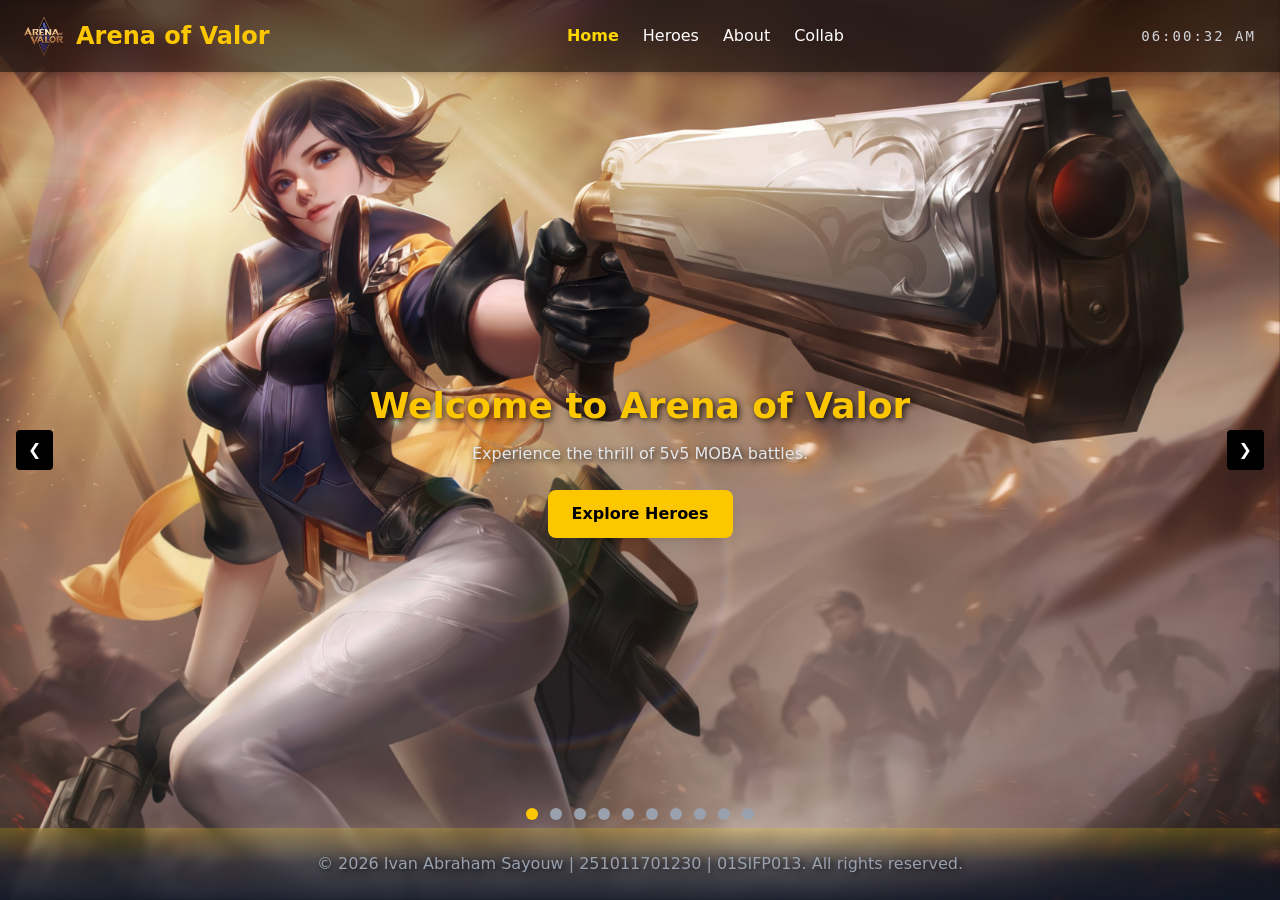
==== commit 845c2658: "update file hero dan popup" ====
--- a/index.html
+++ b/index.html
@@ -4,6 +4,7 @@
 <head>
   <meta charset="UTF-8" />
   <meta name="viewport" content="width=device-width, initial-scale=1.0" />
+  <link rel="icon" type="image/x-icon" href="assets/images/logoaov1.png">
   <title>Arena of Valor - Home</title>
   <link href="css/output.css" rel="stylesheet" />
   <link href="css/style.css" rel="stylesheet" />
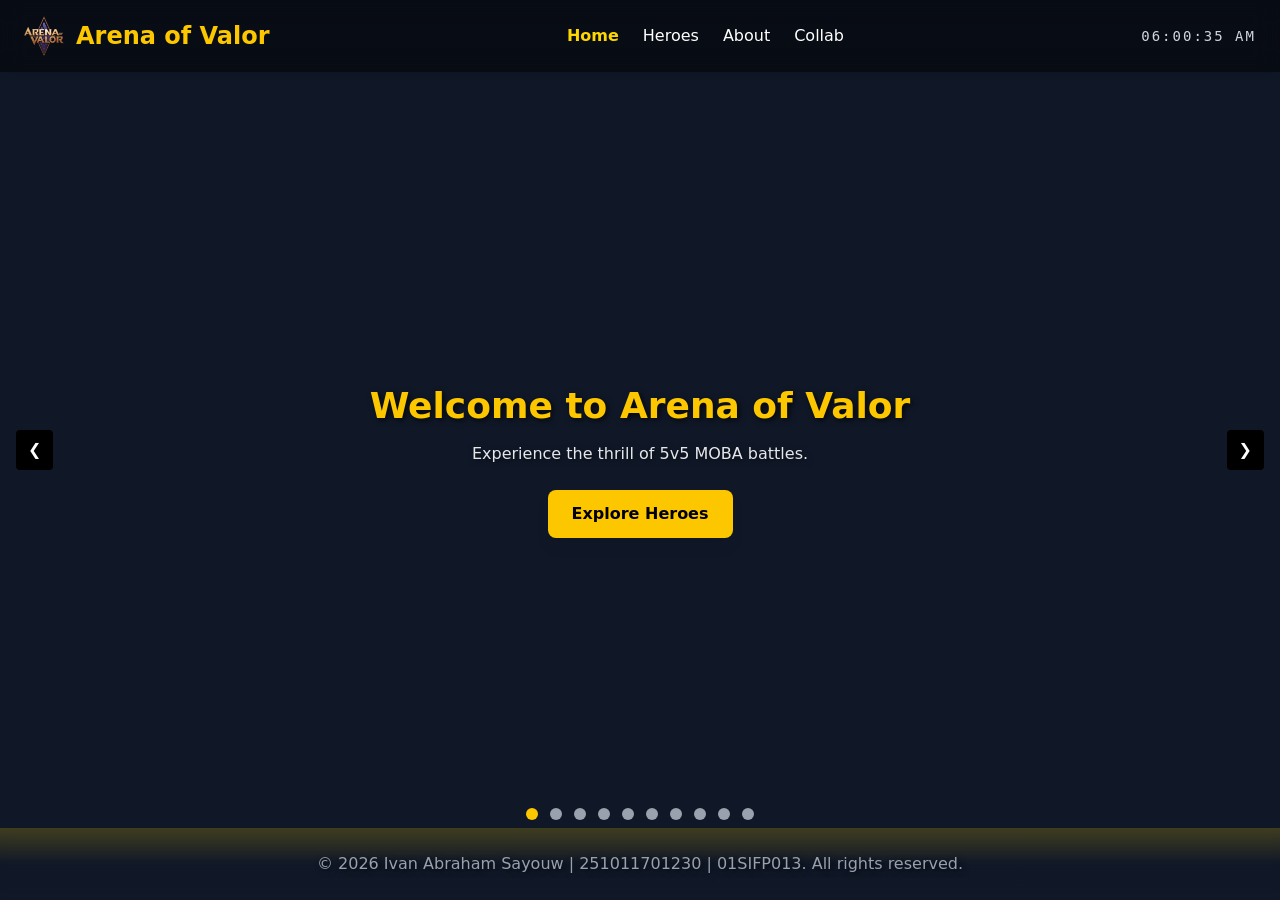
==== commit 261b2b5a: "update file hero dan popup" ====
--- a/index.html
+++ b/index.html
@@ -14,25 +14,25 @@
   <audio id="bgmPlayer" autoplay></audio>
   <div id="slider" class="fixed inset-0 -z-10">
     <div class="slide absolute inset-0 bg-cover bg-center opacity-0 transition duration-1000"
-      style="background-image: url('assets/images/Violet/violet.jpg');"></div>
+      style="background-image: url('assets/images/violet/violet.jpg');"></div>
     <div class="slide absolute inset-0 bg-cover bg-center opacity-0 transition duration-1000"
-      style="background-image: url('assets/images/Illumia/illumia.jpg');"></div>
+      style="background-image: url('assets/images/illumia/illumia.jpg');"></div>
     <div class="slide absolute inset-0 bg-cover bg-center opacity-0 transition duration-1000"
-      style="background-image: url('assets/images/Liliana/liliana.jpg');"></div>
+      style="background-image: url('assets/images/liliana/liliana.jpg');"></div>
     <div class="slide absolute inset-0 bg-cover bg-center opacity-0 transition duration-1000"
-      style="background-image: url('assets/images/Grakk/grakk.jpg');"></div>
+      style="background-image: url('assets/images/grakk/grakk.jpg');"></div>
     <div class="slide absolute inset-0 bg-cover bg-center opacity-0 transition duration-1000"
-      style="background-image: url('assets/images/Rouie/rouie.jpg');"></div>
+      style="background-image: url('assets/images/rouie/rouie.jpg');"></div>
     <div class="slide absolute inset-0 bg-cover bg-center opacity-0 transition duration-1000"
-      style="background-image: url('assets/images/Lauriel/lauriel.jpg');"></div>
+      style="background-image: url('assets/images/lauriel/lauriel.jpg');"></div>
     <div class="slide absolute inset-0 bg-cover bg-center opacity-0 transition duration-1000"
-      style="background-image: url('assets/images/Payna/payna.jpg');"></div>
+      style="background-image: url('assets/images/payna/payna.jpg');"></div>
     <div class="slide absolute inset-0 bg-cover bg-center opacity-0 transition duration-1000"
-      style="background-image: url('assets/images/Airi/airi.jpg');"></div>
+      style="background-image: url('assets/images/airi/airi.jpg');"></div>
     <div class="slide absolute inset-0 bg-cover bg-center opacity-0 transition duration-1000"
-      style="background-image: url('assets/images/Laville/laville.jpg');"></div>
+      style="background-image: url('assets/images/laville/laville.jpg');"></div>
     <div class="slide absolute inset-0 bg-cover bg-center opacity-0 transition duration-1000"
-      style="background-image: url('assets/images/Errol/errol.jpg');"></div>
+      style="background-image: url('assets/images/errol/errol.jpg');"></div>
   </div>
   <nav class="fixed top-0 w-full bg-black/50 backdrop-blur-md text-white z-50 shadow-md">
     <div class="flex justify-between items-center px-6 py-4">
